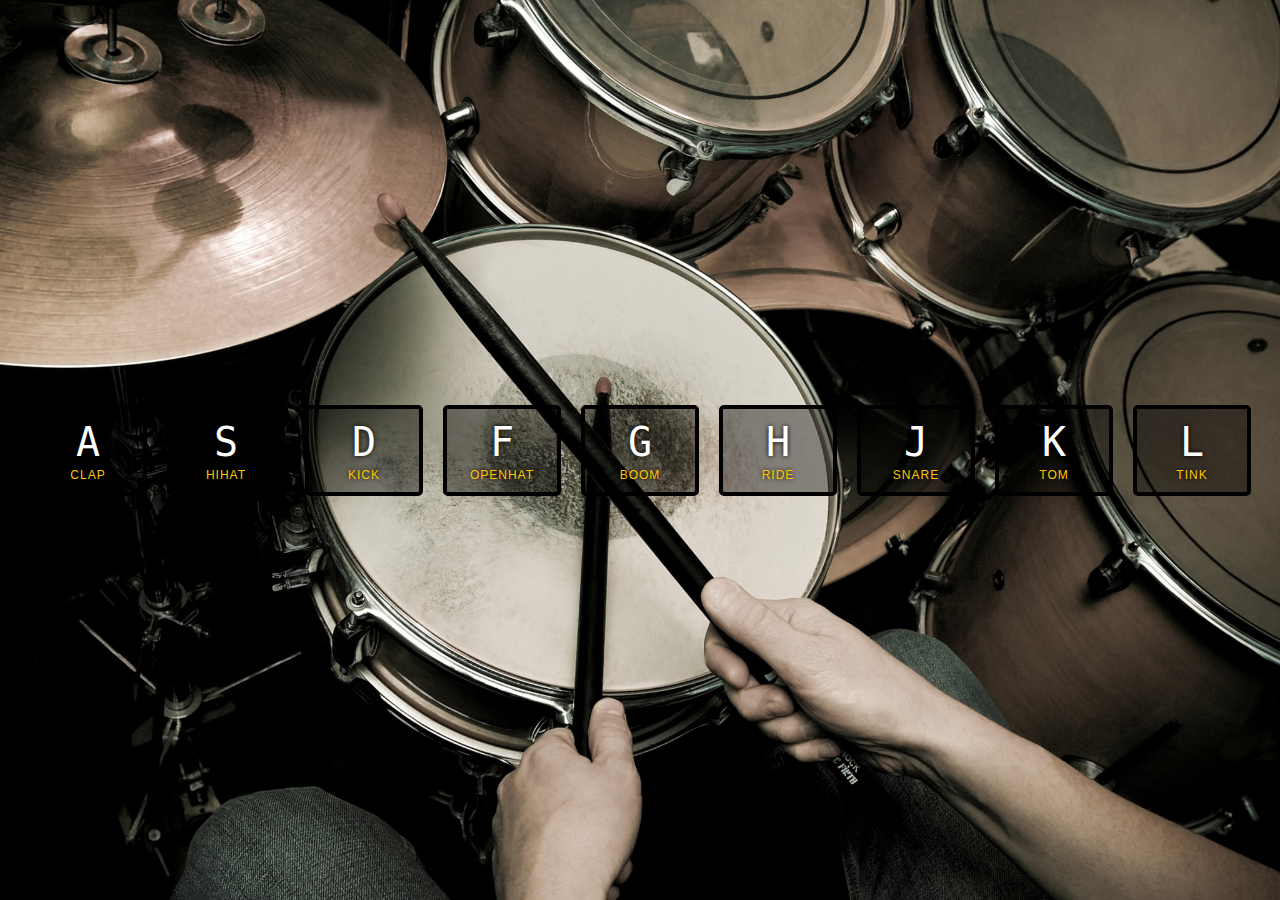
==== .01-Drum-Kit/tutorial solution/index.html @ 439c39d5 "drums following tutorial" ====
<!DOCTYPE html>
<html lang="en">
<head>
  <meta charset="UTF-8">
  <title>JS Drum Kit</title>
  <link rel="stylesheet" href="style.css">
</head>
<body>


  <div class="keys">
    <div data-key="65" class="key">
      <kbd>A</kbd>
      <span class="sound">clap</span>
    </div>
    <div data-key="83" class="key">
      <kbd>S</kbd>
      <span class="sound">hihat</span>
    </div>
    <div data-key="68" class="key">
      <kbd>D</kbd>
      <span class="sound">kick</span>
    </div>
    <div data-key="70" class="key">
      <kbd>F</kbd>
      <span class="sound">openhat</span>
    </div>
    <div data-key="71" class="key">
      <kbd>G</kbd>
      <span class="sound">boom</span>
    </div>
    <div data-key="72" class="key">
      <kbd>H</kbd>
      <span class="sound">ride</span>
    </div>
    <div data-key="74" class="key">
      <kbd>J</kbd>
      <span class="sound">snare</span>
    </div>
    <div data-key="75" class="key">
      <kbd>K</kbd>
      <span class="sound">tom</span>
    </div>
    <div data-key="76" class="key">
      <kbd>L</kbd>
      <span class="sound">tink</span>
    </div>
  </div>

  <audio data-key="65" src="sounds/clap.wav"></audio>
  <audio data-key="83" src="sounds/hihat.wav"></audio>
  <audio data-key="68" src="sounds/kick.wav"></audio>
  <audio data-key="70" src="sounds/openhat.wav"></audio>
  <audio data-key="71" src="sounds/boom.wav"></audio>
  <audio data-key="72" src="sounds/ride.wav"></audio>
  <audio data-key="74" src="sounds/snare.wav"></audio>
  <audio data-key="75" src="sounds/tom.wav"></audio>
  <audio data-key="76" src="sounds/tink.wav"></audio>

</body>
</html>
---- .01-Drum-Kit/tutorial solution/style.css ----
html {
  font-size: 10px;
  background: url('./background.jpg') bottom center;
  background-size: cover;
}

body,html {
  margin: 0;
  padding: 0;
  font-family: sans-serif;
}

.keys {
  display: flex;
  flex: 1;
  min-height: 100vmin;
  align-items: center;
  justify-content: center;
}

.key {
  border: .4rem solid black;
  border-radius: .5rem;
  margin: 1rem;
  font-size: 1.5rem;
  padding: 1rem .5rem;
  transition: all .07s ease;
  width: 10rem;
  text-align: center;
  color: white;
  background: rgba(0,0,0,0.4);
  text-shadow: 0 0 .5rem black;
}

.playing {
  transform: scale(1.1);
  border-color: #ffc600;
  box-shadow: 0 0 1rem #ffc600;
}

kbd {
  display: block;
  font-size: 4rem;
}

.sound {
  font-size: 1.2rem;
  text-transform: uppercase;
  letter-spacing: .1rem;
  color: #ffc600;
}
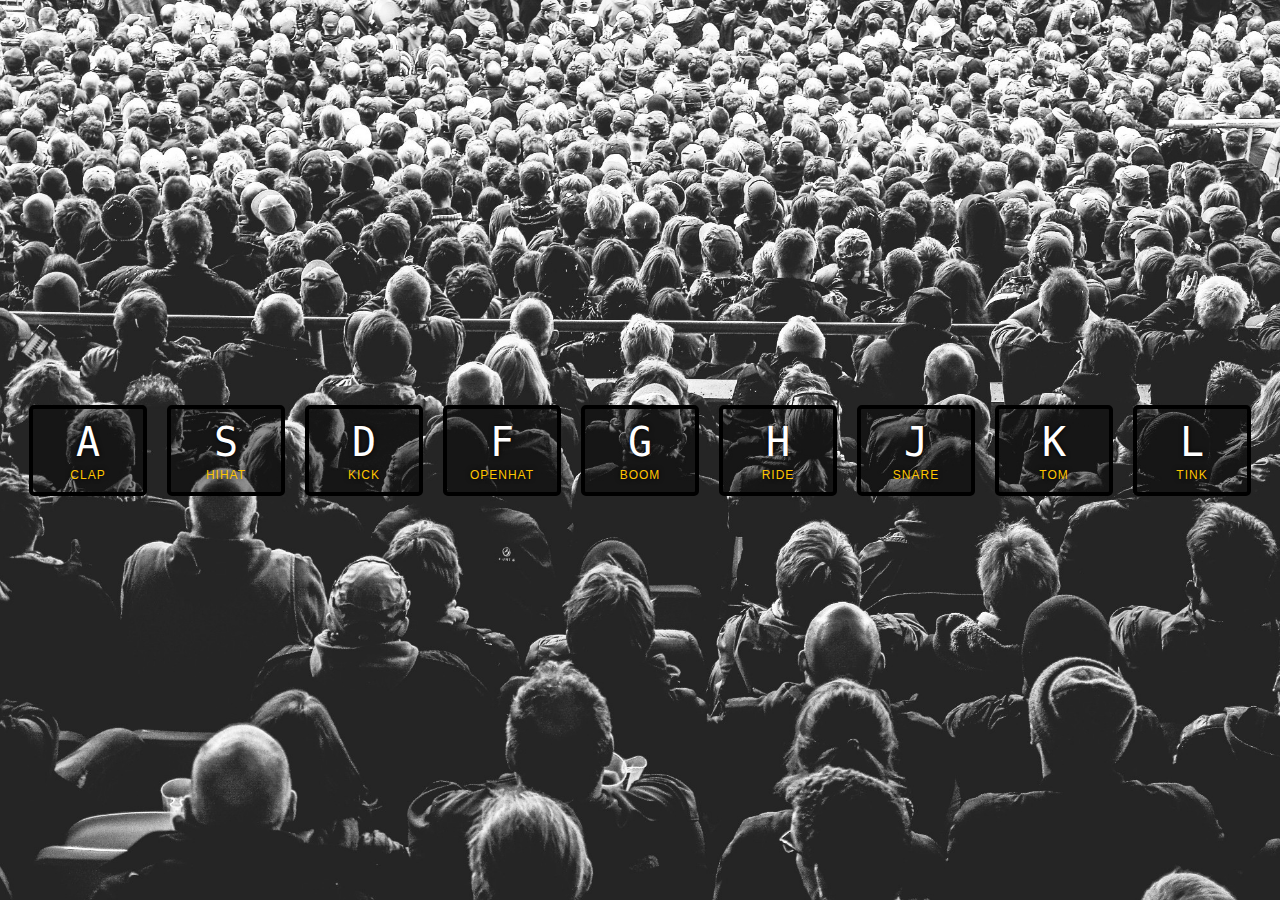
==== commit ce75ecd0: "learning" ====
--- a/.01-Drum-Kit/tutorial solution/index.html
+++ b/.01-Drum-Kit/tutorial solution/index.html
@@ -4,58 +4,59 @@
   <meta charset="UTF-8">
   <title>JS Drum Kit</title>
   <link rel="stylesheet" href="style.css">
+  <script defer src="script.js"></script>
 </head>
 <body>
 
 
   <div class="keys">
-    <div data-key="65" class="key">
+    <div data-key="a" class="key">
       <kbd>A</kbd>
       <span class="sound">clap</span>
     </div>
-    <div data-key="83" class="key">
+    <div data-key="s" class="key">
       <kbd>S</kbd>
       <span class="sound">hihat</span>
     </div>
-    <div data-key="68" class="key">
+    <div data-key="d" class="key">
       <kbd>D</kbd>
       <span class="sound">kick</span>
     </div>
-    <div data-key="70" class="key">
+    <div data-key="f" class="key">
       <kbd>F</kbd>
       <span class="sound">openhat</span>
     </div>
-    <div data-key="71" class="key">
+    <div data-key="g" class="key">
       <kbd>G</kbd>
       <span class="sound">boom</span>
     </div>
-    <div data-key="72" class="key">
+    <div data-key="h" class="key">
       <kbd>H</kbd>
       <span class="sound">ride</span>
     </div>
-    <div data-key="74" class="key">
+    <div data-key="j" class="key">
       <kbd>J</kbd>
       <span class="sound">snare</span>
     </div>
-    <div data-key="75" class="key">
+    <div data-key="k" class="key">
       <kbd>K</kbd>
       <span class="sound">tom</span>
     </div>
-    <div data-key="76" class="key">
+    <div data-key="l" class="key">
       <kbd>L</kbd>
       <span class="sound">tink</span>
     </div>
   </div>
 
-  <audio data-key="65" src="sounds/clap.wav"></audio>
-  <audio data-key="83" src="sounds/hihat.wav"></audio>
-  <audio data-key="68" src="sounds/kick.wav"></audio>
-  <audio data-key="70" src="sounds/openhat.wav"></audio>
-  <audio data-key="71" src="sounds/boom.wav"></audio>
-  <audio data-key="72" src="sounds/ride.wav"></audio>
-  <audio data-key="74" src="sounds/snare.wav"></audio>
-  <audio data-key="75" src="sounds/tom.wav"></audio>
-  <audio data-key="76" src="sounds/tink.wav"></audio>
+  <audio data-key="a" src="sounds/clap.wav"></audio>
+  <audio data-key="s" src="sounds/hihat.wav"></audio>
+  <audio data-key="d" src="sounds/kick.wav"></audio>
+  <audio data-key="f" src="sounds/openhat.wav"></audio>
+  <audio data-key="g" src="sounds/boom.wav"></audio>
+  <audio data-key="h" src="sounds/ride.wav"></audio>
+  <audio data-key="j" src="sounds/snare.wav"></audio>
+  <audio data-key="k" src="sounds/tom.wav"></audio>
+  <audio data-key="l" src="sounds/tink.wav"></audio>
 
 </body>
 </html>
--- a/.01-Drum-Kit/tutorial solution/style.css
+++ b/.01-Drum-Kit/tutorial solution/style.css
@@ -24,7 +24,7 @@
   margin: 1rem;
   font-size: 1.5rem;
   padding: 1rem .5rem;
-  transition: all .07s ease;
+  transition: all .07s;
   width: 10rem;
   text-align: center;
   color: white;
